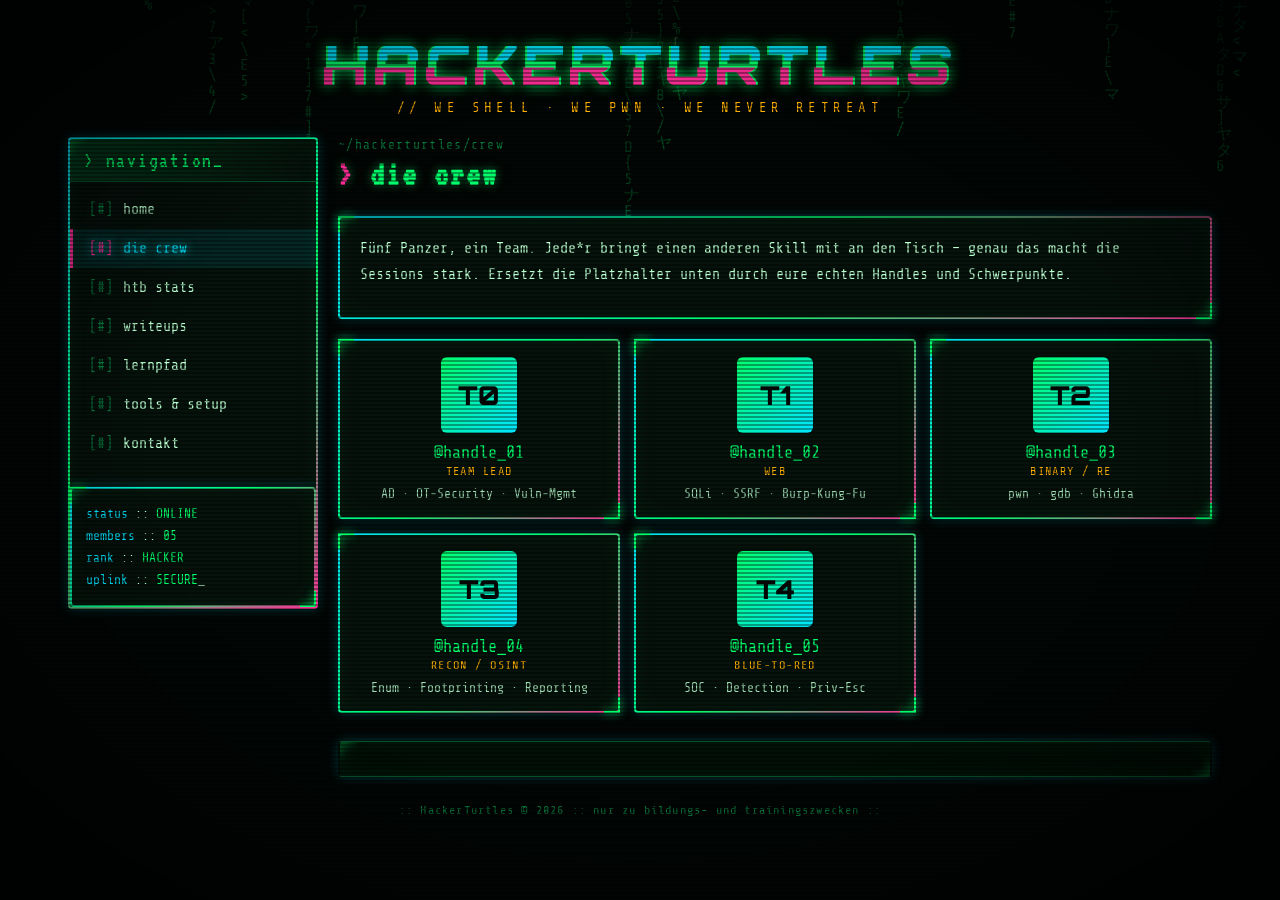
==== crew.html @ 347540a4 "Add files via upload" ====
<!DOCTYPE html>
<html lang="de">
<head>
<meta charset="UTF-8">
<meta name="viewport" content="width=device-width, initial-scale=1.0">
<title>[ HackerTurtles ] // die crew</title>
<link rel="preconnect" href="https://fonts.googleapis.com">
<link rel="preconnect" href="https://fonts.gstatic.com" crossorigin>
<link href="https://fonts.googleapis.com/css2?family=VT323&family=Share+Tech+Mono&family=Orbitron:wght@500;700;900&display=swap" rel="stylesheet">
<link rel="stylesheet" href="style.css">
</head>
<body>
<canvas id="matrix"></canvas>
<div class="wrap">

  <header class="banner">
    <div class="glitch" data-text="HACKERTURTLES">HACKERTURTLES</div>
    <div class="tagline">// we shell · we pwn · we never retreat</div>
  </header>

  <div class="grid">

    <nav class="menu frame" aria-label="Hauptmenü">
      <div class="menu-head">&gt; navigation_</div>
      <ul>
        <li><a href="index.html"><span class="bullet">[#]</span> home</a></li>
        <li><a href="crew.html" class="active"><span class="bullet">[#]</span> die crew</a></li>
        <li><a href="stats.html"><span class="bullet">[#]</span> htb stats</a></li>
        <li><a href="writeups.html"><span class="bullet">[#]</span> writeups</a></li>
        <li><a href="lernpfad.html"><span class="bullet">[#]</span> lernpfad</a></li>
        <li><a href="tools.html"><span class="bullet">[#]</span> tools &amp; setup</a></li>
        <li><a href="kontakt.html"><span class="bullet">[#]</span> kontakt</a></li>
      </ul>
      <div class="status frame">
        <div><span class="k">status</span> :: <span class="v">ONLINE</span></div>
        <div><span class="k">members</span> :: <span class="v">05</span></div>
        <div><span class="k">rank</span> :: <span class="v">HACKER</span></div>
        <div><span class="k">uplink</span> :: <span class="v">SECURE</span><span class="blink">_</span></div>
      </div>
    </nav>

    <main>
      <div>
        <p class="breadcrumb">~/hackerturtles/crew</p>
        <h1 class="page-title"><span class="pre">&gt;</span> die crew</h1>
      </div>

      <section class="panel frame">
        <p>Fünf Panzer, ein Team. Jede*r bringt einen anderen Skill mit an den Tisch –
        genau das macht die Sessions stark. Ersetzt die Platzhalter unten durch eure
        echten Handles und Schwerpunkte.</p>
      </section>

      <section class="crew-grid">
        <div class="crew-card frame">
          <div class="crew-avatar">T0</div>
          <div class="handle">@handle_01</div>
          <div class="role">Team Lead</div>
          <div class="spec">AD · OT-Security · Vuln-Mgmt</div>
        </div>
        <div class="crew-card frame">
          <div class="crew-avatar">T1</div>
          <div class="handle">@handle_02</div>
          <div class="role">Web</div>
          <div class="spec">SQLi · SSRF · Burp-Kung-Fu</div>
        </div>
        <div class="crew-card frame">
          <div class="crew-avatar">T2</div>
          <div class="handle">@handle_03</div>
          <div class="role">Binary / RE</div>
          <div class="spec">pwn · gdb · Ghidra</div>
        </div>
        <div class="crew-card frame">
          <div class="crew-avatar">T3</div>
          <div class="handle">@handle_04</div>
          <div class="role">Recon / OSINT</div>
          <div class="spec">Enum · Footprinting · Reporting</div>
        </div>
        <div class="crew-card frame">
          <div class="crew-avatar">T4</div>
          <div class="handle">@handle_05</div>
          <div class="role">Blue-to-Red</div>
          <div class="spec">SOC · Detection · Priv-Esc</div>
        </div>
      </section>

      <div class="ticker frame">
        <span>+++ RESPECT THE SHELL +++ NO EGO, JUST GRIND +++ WE RISE BY LIFTING BOXES +++ HACKERTURTLES +++</span>
      </div>
    </main>
  </div>

  <footer>:: HackerTurtles &copy; 2026 :: nur zu bildungs- und trainingszwecken ::</footer>
</div>
<script src="matrix.js"></script>
</body>
</html>
---- style.css ----
/* =====================================================================
   HackerTurtles :: shared stylesheet
   Warez / Matrix / Cyberpunk theme
   ===================================================================== */

:root{
  --bg:        #030806;
  --bg-panel:  #06120c;
  --green:     #00ff6a;      /* phosphor / matrix */
  --green-dim: #0a7a3f;
  --cyan:      #00e5ff;      /* cyberpunk accent 1 */
  --magenta:   #ff2e97;      /* cyberpunk accent 2 */
  --amber:     #ffb000;      /* warez-scene amber */
  --ink:       #b9ffcf;      /* body text */
  --scanline:  rgba(0,0,0,.35);
}

*{box-sizing:border-box;}
html,body{margin:0;padding:0;min-height:100%;}
body{
  background:var(--bg);
  color:var(--ink);
  font-family:'Share Tech Mono',monospace;
  overflow-x:hidden;
  position:relative;
}
a{color:var(--cyan);}

/* ---- Matrix-Regen (Canvas) ---- */
#matrix{ position:fixed; inset:0; z-index:0; opacity:.28; pointer-events:none; }

/* ---- CRT Scanlines + Vignette ---- */
body::before{
  content:""; position:fixed; inset:0; z-index:50; pointer-events:none;
  background:repeating-linear-gradient(0deg,transparent 0 2px,var(--scanline) 2px 4px);
  mix-blend-mode:multiply;
}
body::after{
  content:""; position:fixed; inset:0; z-index:49; pointer-events:none;
  background:radial-gradient(ellipse at center,transparent 55%,rgba(0,0,0,.75) 100%);
}

/* ---- Layout ---- */
.wrap{ position:relative; z-index:10; max-width:1180px; margin:0 auto; padding:26px 18px 60px; }

/* ---- Banner ---- */
header.banner{ text-align:center; margin-bottom:22px; }
pre.ascii{
  display:inline-block; margin:0 auto 6px; color:var(--green);
  font-family:'Share Tech Mono',monospace;
  font-size:clamp(9px,1.15vw,13px); line-height:1.05;
  text-shadow:0 0 8px var(--green-dim); white-space:pre;
}
.glitch{
  font-family:'Orbitron',sans-serif; font-weight:900;
  font-size:clamp(26px,5.4vw,54px); letter-spacing:.1em;
  color:var(--green); text-shadow:0 0 14px rgba(0,255,106,.55);
  position:relative; margin:4px 0 2px;
}
.glitch::before,.glitch::after{
  content:attr(data-text); position:absolute; left:0; top:0; width:100%; overflow:hidden;
}
.glitch::before{ color:var(--cyan); left:2px; clip-path:inset(0 0 55% 0); animation:gl 2.4s infinite linear alternate; }
.glitch::after { color:var(--magenta); left:-2px; clip-path:inset(55% 0 0 0); animation:gl 3.1s infinite linear alternate-reverse; }
@keyframes gl{ 0%{transform:translateX(0)}20%{transform:translateX(-2px)}40%{transform:translateX(2px)}60%{transform:translateX(-1px)}80%{transform:translateX(1px)}100%{transform:translateX(0)} }
.tagline{ color:var(--amber); font-size:14px; letter-spacing:.32em; text-transform:uppercase; }

/* ---- Neon-Rahmen ---- */
.frame{
  position:relative;
  background:
    linear-gradient(var(--bg-panel),var(--bg-panel)) padding-box,
    linear-gradient(135deg,var(--cyan),var(--green),var(--magenta)) border-box;
  border:2px solid transparent; border-radius:4px;
  box-shadow:0 0 12px rgba(0,229,255,.25), inset 0 0 22px rgba(0,255,106,.06);
}
.frame::before,.frame::after{
  content:""; position:absolute; width:14px; height:14px;
  border:2px solid var(--green); filter:drop-shadow(0 0 4px var(--green));
}
.frame::before{ top:-2px; left:-2px; border-right:0; border-bottom:0; }
.frame::after { bottom:-2px; right:-2px; border-left:0; border-top:0; }

.grid{ display:grid; grid-template-columns:250px 1fr; gap:20px; align-items:start; }

/* ---- Menü ---- */
nav.menu{ padding:0; overflow:hidden; }
.menu-head{
  background:linear-gradient(90deg,rgba(0,255,106,.18),transparent);
  border-bottom:1px solid var(--green-dim); padding:10px 14px;
  color:var(--green); font-family:'VT323',monospace; font-size:22px; letter-spacing:.08em;
}
.menu ul{ list-style:none; margin:0; padding:8px 0; }
.menu li a{
  display:flex; align-items:center; gap:10px; padding:11px 16px;
  color:var(--ink); text-decoration:none; font-size:15px;
  border-left:3px solid transparent; transition:.15s;
}
.menu li a .bullet{ color:var(--green-dim); }
.menu li a:hover,.menu li a:focus{
  background:rgba(0,255,106,.10); color:var(--green);
  border-left-color:var(--cyan); text-shadow:0 0 8px var(--green); outline:none;
}
.menu li a:hover .bullet{ color:var(--cyan); }
.menu li a.active{
  background:rgba(0,229,255,.10); color:var(--cyan);
  border-left-color:var(--magenta); text-shadow:0 0 8px var(--cyan);
}
.menu li a.active .bullet{ color:var(--magenta); }

.status{ margin-top:16px; padding:14px; font-size:13px; line-height:1.7; }
.status .k{ color:var(--cyan); }
.status .v{ color:var(--green); }
.blink{ animation:blink 1s steps(1) infinite; }
@keyframes blink{ 50%{opacity:0} }

/* ---- Content ---- */
main{ display:flex; flex-direction:column; gap:20px; min-width:0; }

.page-title{
  font-family:'VT323',monospace; font-size:34px; color:var(--green);
  letter-spacing:.06em; text-shadow:0 0 10px var(--green-dim); margin:0 0 4px;
}
.page-title .pre{ color:var(--magenta); }
.breadcrumb{ color:var(--green-dim); font-size:13px; letter-spacing:.1em; margin:0 0 6px; }

/* Gruppenbild-Platzhalter */
.hero-img{
  padding:0; aspect-ratio:16/7; display:flex; align-items:center; justify-content:center;
  text-align:center; overflow:hidden;
  background:
    linear-gradient(var(--bg-panel),#020604) padding-box,
    linear-gradient(135deg,var(--magenta),var(--cyan),var(--green)) border-box;
  background-image:repeating-linear-gradient(45deg,rgba(0,255,106,.04) 0 12px,transparent 12px 24px);
}
.hero-img img{ width:100%; height:100%; object-fit:cover; display:block; }
/* has-photo: echtes Bild in voller Höhe ohne Zuschnitt zeigen */
.hero-img.has-photo{ aspect-ratio:auto; }
.hero-img.has-photo img{ height:auto; }
.hero-img .ph{ color:var(--green-dim); font-family:'VT323',monospace; font-size:clamp(16px,2.4vw,26px); letter-spacing:.1em; }
.hero-img .ph small{ display:block; color:var(--amber); font-size:13px; margin-top:8px; letter-spacing:.2em; }

.panel{ padding:18px 20px; }
.panel h2{
  margin:0 0 12px; font-family:'VT323',monospace; font-weight:400; font-size:26px;
  color:var(--green); letter-spacing:.06em; text-shadow:0 0 8px var(--green-dim);
}
.panel h2 .pre{ color:var(--magenta); }
.panel h3{ color:var(--cyan); font-family:'VT323',monospace; font-weight:400; font-size:20px; margin:16px 0 6px; }
.panel p{ margin:0 0 10px; line-height:1.75; font-size:15px; color:var(--ink); }
.panel ul{ margin:0 0 10px; padding-left:20px; line-height:1.8; }
.panel li::marker{ color:var(--green); }
.prompt{ color:var(--cyan); }

/* Kacheln / Stats */
.tiles{ display:grid; grid-template-columns:repeat(3,1fr); gap:14px; }
.tile{ padding:14px; text-align:center; }
.tile .num{ font-family:'Orbitron',sans-serif; font-weight:700; font-size:30px; color:var(--cyan); text-shadow:0 0 10px rgba(0,229,255,.4); }
.tile .lbl{ font-size:12px; letter-spacing:.18em; text-transform:uppercase; color:var(--amber); margin-top:4px; }

/* Callout / Hinweis */
.note{
  padding:12px 16px; border-left:3px solid var(--amber);
  background:rgba(255,176,0,.06); font-size:14px; line-height:1.7;
}
.note .tag{ color:var(--amber); }

/* Tabelle */
table.data{ width:100%; border-collapse:collapse; font-size:14px; }
table.data th,table.data td{ text-align:left; padding:9px 12px; border-bottom:1px solid rgba(0,255,106,.14); }
table.data th{ color:var(--cyan); letter-spacing:.06em; text-transform:uppercase; font-size:12px; }
table.data td{ color:var(--ink); }
.badge{ display:inline-block; padding:2px 8px; border-radius:3px; font-size:12px; letter-spacing:.05em; }
.b-easy  { background:rgba(0,255,106,.15); color:var(--green); }
.b-medium{ background:rgba(255,176,0,.15); color:var(--amber); }
.b-hard  { background:rgba(255,46,151,.15); color:var(--magenta); }
.b-insane{ background:rgba(0,229,255,.15); color:var(--cyan); }

/* Crew-Karten */
.crew-grid{ display:grid; grid-template-columns:repeat(auto-fill,minmax(210px,1fr)); gap:14px; }
.crew-card{ padding:16px; text-align:center; }
.crew-avatar{
  width:76px; height:76px; margin:0 auto 10px; border-radius:6px;
  display:flex; align-items:center; justify-content:center;
  font-family:'Orbitron',sans-serif; font-weight:900; font-size:26px; color:var(--bg);
  background:linear-gradient(135deg,var(--green),var(--cyan)); text-shadow:none;
}
.crew-card .handle{ color:var(--green); font-size:17px; }
.crew-card .role{ color:var(--amber); font-size:12px; letter-spacing:.12em; text-transform:uppercase; margin-top:2px; }
.crew-card .spec{ color:var(--ink); font-size:13px; margin-top:8px; opacity:.85; }

/* ---- Formular (Writeup-Upload) ---- */
.wu-form{ display:flex; flex-direction:column; gap:14px; padding:20px; }
.field{ display:flex; flex-direction:column; gap:6px; }
.field label{ color:var(--cyan); font-size:13px; letter-spacing:.08em; text-transform:uppercase; }
.field-row{ display:grid; grid-template-columns:1fr 1fr 1fr; gap:14px; }
input,select,textarea{
  background:#020604; color:var(--ink); border:1px solid var(--green-dim);
  border-radius:3px; padding:10px 12px; font-family:'Share Tech Mono',monospace; font-size:14px;
}
input:focus,select:focus,textarea:focus{
  outline:none; border-color:var(--cyan); box-shadow:0 0 8px rgba(0,229,255,.35);
}
textarea{ min-height:220px; resize:vertical; line-height:1.6; }
.btn-row{ display:flex; gap:12px; flex-wrap:wrap; }
.btn{
  font-family:'VT323',monospace; font-size:19px; letter-spacing:.06em;
  padding:9px 18px; border-radius:3px; cursor:pointer; text-decoration:none;
  display:inline-flex; align-items:center; gap:8px; transition:.15s; border:1px solid transparent;
}
.btn-primary{ background:var(--green); color:var(--bg); box-shadow:0 0 14px rgba(0,255,106,.4); }
.btn-primary:hover{ background:var(--cyan); box-shadow:0 0 18px rgba(0,229,255,.5); }
.btn-ghost{ background:transparent; color:var(--green); border-color:var(--green-dim); }
.btn-ghost:hover{ border-color:var(--cyan); color:var(--cyan); box-shadow:0 0 10px rgba(0,229,255,.3); }

/* Writeup-Liste */
.wu-list{ display:flex; flex-direction:column; gap:10px; }
.wu-item{ display:flex; justify-content:space-between; align-items:center; gap:12px; padding:12px 16px; }
.wu-item .t{ color:var(--green); }
.wu-item .m{ color:var(--green-dim); font-size:12px; }

/* GREETZ-Laufband */
.ticker{
  margin-top:8px; border-top:1px solid var(--green-dim); border-bottom:1px solid var(--green-dim);
  background:rgba(0,255,106,.04); overflow:hidden; white-space:nowrap; padding:8px 0;
}
.ticker span{
  display:inline-block; padding-left:100%; color:var(--green);
  font-size:14px; letter-spacing:.15em; animation:scroll 26s linear infinite;
}
@keyframes scroll{ to{ transform:translateX(-100%); } }

footer{ text-align:center; margin-top:26px; color:var(--green-dim); font-size:12px; letter-spacing:.1em; }
footer a{ color:var(--green-dim); }

/* ---- Responsive ---- */
@media (max-width:820px){
  .grid{ grid-template-columns:1fr; }
  .tiles{ grid-template-columns:1fr; }
  .field-row{ grid-template-columns:1fr; }
}
@media (prefers-reduced-motion:reduce){
  .glitch::before,.glitch::after,.ticker span,.blink{ animation:none; }
}
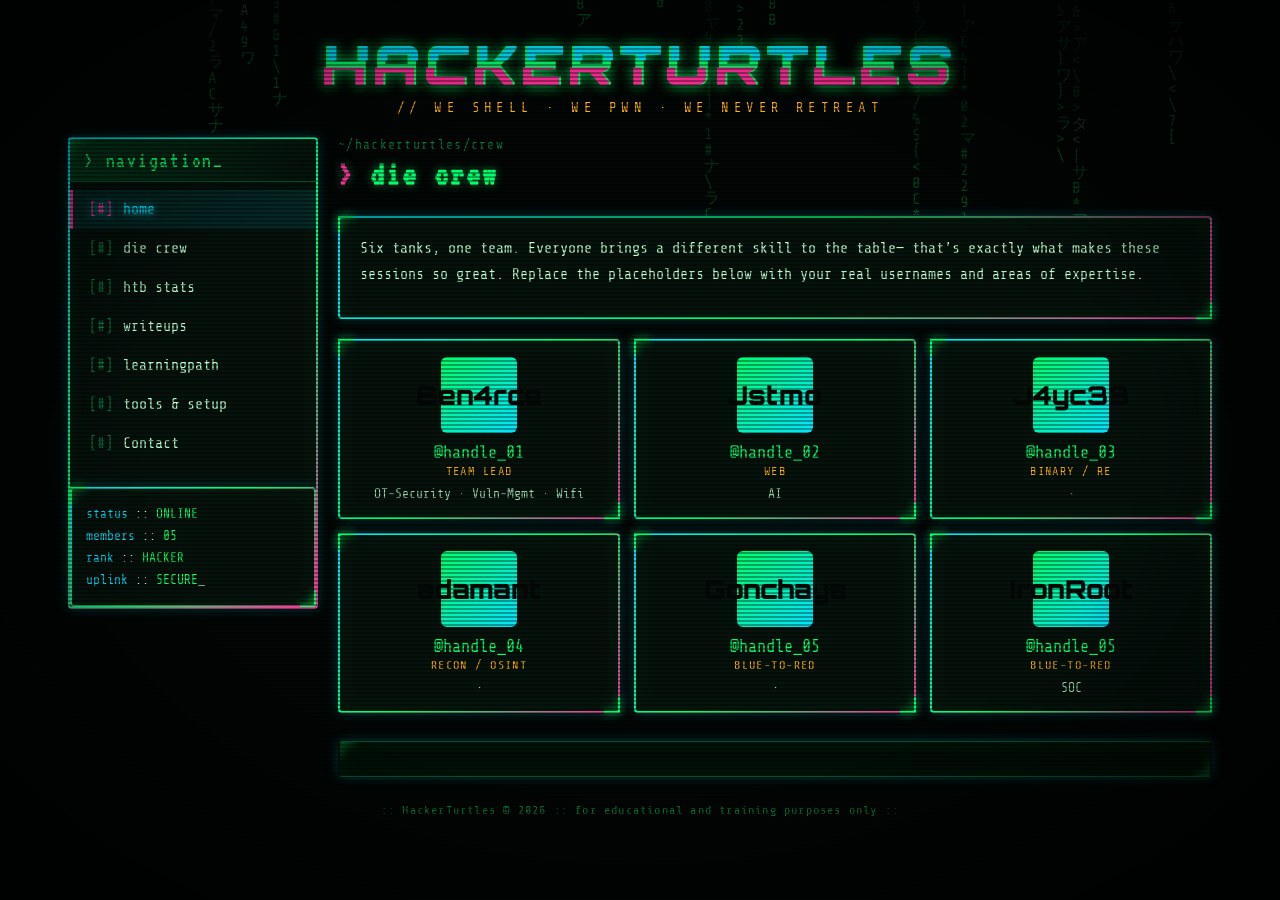
==== commit 6fdc94d9: "Update crew.html with English translations" ====
--- a/crew.html
+++ b/crew.html
@@ -23,13 +23,13 @@
     <nav class="menu frame" aria-label="Hauptmenü">
       <div class="menu-head">&gt; navigation_</div>
       <ul>
-        <li><a href="index.html"><span class="bullet">[#]</span> home</a></li>
-        <li><a href="crew.html" class="active"><span class="bullet">[#]</span> die crew</a></li>
+        <li><a href="index.html" class="active"><span class="bullet">[#]</span> home</a></li>
+        <li><a href="crew.html"><span class="bullet">[#]</span> die crew</a></li>
         <li><a href="stats.html"><span class="bullet">[#]</span> htb stats</a></li>
         <li><a href="writeups.html"><span class="bullet">[#]</span> writeups</a></li>
-        <li><a href="lernpfad.html"><span class="bullet">[#]</span> lernpfad</a></li>
+        <li><a href="lernpfad.html"><span class="bullet">[#]</span> learningpath</a></li>
         <li><a href="tools.html"><span class="bullet">[#]</span> tools &amp; setup</a></li>
-        <li><a href="kontakt.html"><span class="bullet">[#]</span> kontakt</a></li>
+        <li><a href="kontakt.html"><span class="bullet">[#]</span> Contact</a></li>
       </ul>
       <div class="status frame">
         <div><span class="k">status</span> :: <span class="v">ONLINE</span></div>
@@ -46,41 +46,47 @@
       </div>
 
       <section class="panel frame">
-        <p>Fünf Panzer, ein Team. Jede*r bringt einen anderen Skill mit an den Tisch –
-        genau das macht die Sessions stark. Ersetzt die Platzhalter unten durch eure
-        echten Handles und Schwerpunkte.</p>
+        <p>Six tanks, one team. Everyone brings a different skill to the table—
+        that’s exactly what makes these sessions so great. Replace the placeholders below with your
+        real usernames and areas of expertise.</p>
       </section>
 
       <section class="crew-grid">
         <div class="crew-card frame">
-          <div class="crew-avatar">T0</div>
+          <div class="crew-avatar">Ben4rce</div>
           <div class="handle">@handle_01</div>
           <div class="role">Team Lead</div>
-          <div class="spec">AD · OT-Security · Vuln-Mgmt</div>
+          <div class="spec">OT-Security · Vuln-Mgmt · Wifi</div>
         </div>
         <div class="crew-card frame">
-          <div class="crew-avatar">T1</div>
+          <div class="crew-avatar">Jstmo</div>
           <div class="handle">@handle_02</div>
           <div class="role">Web</div>
-          <div class="spec">SQLi · SSRF · Burp-Kung-Fu</div>
+          <div class="spec">AI</div>
         </div>
         <div class="crew-card frame">
-          <div class="crew-avatar">T2</div>
+          <div class="crew-avatar">J4yc33</div>
           <div class="handle">@handle_03</div>
           <div class="role">Binary / RE</div>
-          <div class="spec">pwn · gdb · Ghidra</div>
+          <div class="spec"> · </div>
         </div>
         <div class="crew-card frame">
-          <div class="crew-avatar">T3</div>
+          <div class="crew-avatar">adamant</div>
           <div class="handle">@handle_04</div>
           <div class="role">Recon / OSINT</div>
-          <div class="spec">Enum · Footprinting · Reporting</div>
+          <div class="spec"> · </div>
         </div>
         <div class="crew-card frame">
-          <div class="crew-avatar">T4</div>
+          <div class="crew-avatar">Gonchaya</div>
           <div class="handle">@handle_05</div>
           <div class="role">Blue-to-Red</div>
-          <div class="spec">SOC · Detection · Priv-Esc</div>
+          <div class="spec"> · </div>
+        </div>
+        <div class="crew-card frame">
+          <div class="crew-avatar">IronRoot</div>
+          <div class="handle">@handle_05</div>
+          <div class="role">Blue-to-Red</div>
+          <div class="spec">SOC </div>
         </div>
       </section>
 
@@ -90,7 +96,7 @@
     </main>
   </div>
 
-  <footer>:: HackerTurtles &copy; 2026 :: nur zu bildungs- und trainingszwecken ::</footer>
+  <footer>:: HackerTurtles &copy; 2026 :: for educational and training purposes only ::</footer>
 </div>
 <script src="matrix.js"></script>
 </body>
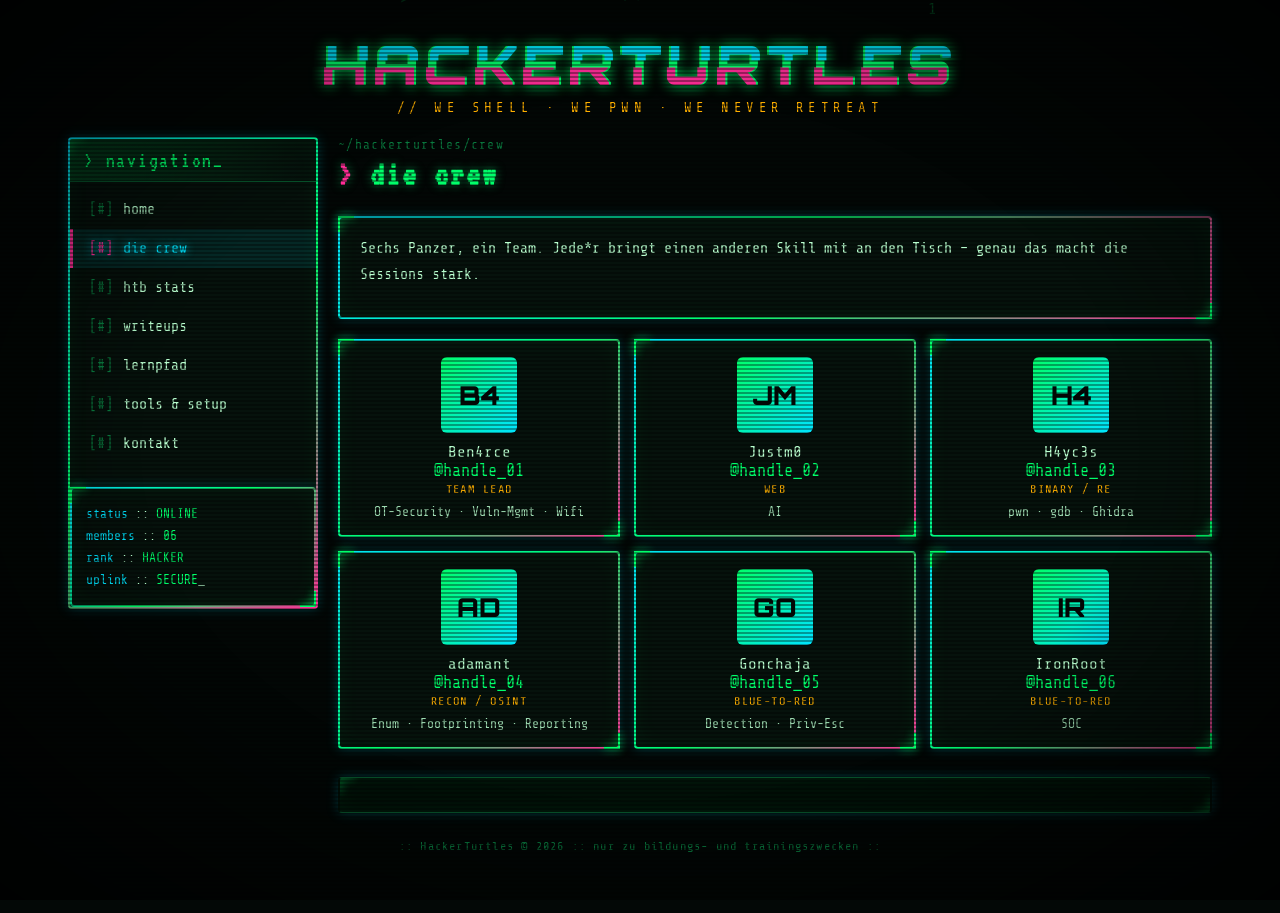
==== commit c3d3841a: "Revise crew member details and translations Updated crew member names, roles, and specifications in " ====
--- a/crew.html
+++ b/crew.html
@@ -12,91 +12,98 @@
 <body>
 <canvas id="matrix"></canvas>
 <div class="wrap">
-
+ 
   <header class="banner">
     <div class="glitch" data-text="HACKERTURTLES">HACKERTURTLES</div>
     <div class="tagline">// we shell · we pwn · we never retreat</div>
   </header>
-
+ 
   <div class="grid">
-
+ 
     <nav class="menu frame" aria-label="Hauptmenü">
       <div class="menu-head">&gt; navigation_</div>
       <ul>
-        <li><a href="index.html" class="active"><span class="bullet">[#]</span> home</a></li>
-        <li><a href="crew.html"><span class="bullet">[#]</span> die crew</a></li>
+        <li><a href="index.html"><span class="bullet">[#]</span> home</a></li>
+        <li><a href="crew.html" class="active"><span class="bullet">[#]</span> die crew</a></li>
         <li><a href="stats.html"><span class="bullet">[#]</span> htb stats</a></li>
         <li><a href="writeups.html"><span class="bullet">[#]</span> writeups</a></li>
-        <li><a href="lernpfad.html"><span class="bullet">[#]</span> learningpath</a></li>
+        <li><a href="lernpfad.html"><span class="bullet">[#]</span> lernpfad</a></li>
         <li><a href="tools.html"><span class="bullet">[#]</span> tools &amp; setup</a></li>
-        <li><a href="kontakt.html"><span class="bullet">[#]</span> Contact</a></li>
+        <li><a href="kontakt.html"><span class="bullet">[#]</span> kontakt</a></li>
       </ul>
       <div class="status frame">
         <div><span class="k">status</span> :: <span class="v">ONLINE</span></div>
-        <div><span class="k">members</span> :: <span class="v">05</span></div>
+        <div><span class="k">members</span> :: <span class="v">06</span></div>
         <div><span class="k">rank</span> :: <span class="v">HACKER</span></div>
         <div><span class="k">uplink</span> :: <span class="v">SECURE</span><span class="blink">_</span></div>
       </div>
     </nav>
-
+ 
     <main>
       <div>
         <p class="breadcrumb">~/hackerturtles/crew</p>
         <h1 class="page-title"><span class="pre">&gt;</span> die crew</h1>
       </div>
-
+ 
       <section class="panel frame">
-        <p>Six tanks, one team. Everyone brings a different skill to the table—
-        that’s exactly what makes these sessions so great. Replace the placeholders below with your
-        real usernames and areas of expertise.</p>
+        <p>Sechs Panzer, ein Team. Jede*r bringt einen anderen Skill mit an den Tisch –
+        genau das macht die Sessions stark.</p>
       </section>
-
+ 
       <section class="crew-grid">
         <div class="crew-card frame">
-          <div class="crew-avatar">Ben4rce</div>
+          <div class="crew-avatar">B4</div>
+          <div class="name">Ben4rce</div>
           <div class="handle">@handle_01</div>
           <div class="role">Team Lead</div>
           <div class="spec">OT-Security · Vuln-Mgmt · Wifi</div>
         </div>
         <div class="crew-card frame">
-          <div class="crew-avatar">Jstmo</div>
+          <div class="crew-avatar">JM</div>
+          <div class="name">Justm0</div>
           <div class="handle">@handle_02</div>
           <div class="role">Web</div>
           <div class="spec">AI</div>
         </div>
         <div class="crew-card frame">
-          <div class="crew-avatar">J4yc33</div>
+          <div class="crew-avatar">H4</div>
+          <!-- Name im Screenshot angeschnitten – bitte korrigieren -->
+          <div class="name">H4yc3s</div>
           <div class="handle">@handle_03</div>
           <div class="role">Binary / RE</div>
-          <div class="spec"> · </div>
+          <div class="spec">pwn · gdb · Ghidra</div>
         </div>
         <div class="crew-card frame">
-          <div class="crew-avatar">adamant</div>
+          <div class="crew-avatar">AD</div>
+          <div class="name">adamant</div>
           <div class="handle">@handle_04</div>
           <div class="role">Recon / OSINT</div>
-          <div class="spec"> · </div>
+          <div class="spec">Enum · Footprinting · Reporting</div>
         </div>
         <div class="crew-card frame">
-          <div class="crew-avatar">Gonchaya</div>
+          <div class="crew-avatar">GO</div>
+          <!-- Name im Screenshot angeschnitten – bitte korrigieren -->
+          <div class="name">Gonchaja</div>
           <div class="handle">@handle_05</div>
           <div class="role">Blue-to-Red</div>
-          <div class="spec"> · </div>
+          <div class="spec">Detection · Priv-Esc</div>
         </div>
         <div class="crew-card frame">
-          <div class="crew-avatar">IronRoot</div>
-          <div class="handle">@handle_05</div>
+          <div class="crew-avatar">IR</div>
+          <div class="name">IronRoot</div>
+          <div class="handle">@handle_06</div>
           <div class="role">Blue-to-Red</div>
-          <div class="spec">SOC </div>
+          <div class="spec">SOC</div>
         </div>
       </section>
-
+ 
       <div class="ticker frame">
         <span>+++ RESPECT THE SHELL +++ NO EGO, JUST GRIND +++ WE RISE BY LIFTING BOXES +++ HACKERTURTLES +++</span>
       </div>
     </main>
   </div>
-
-  <footer>:: HackerTurtles &copy; 2026 :: for educational and training purposes only ::</footer>
+ 
+  <footer>:: HackerTurtles &copy; 2026 :: nur zu bildungs- und trainingszwecken ::</footer>
 </div>
 <script src="matrix.js"></script>
 </body>
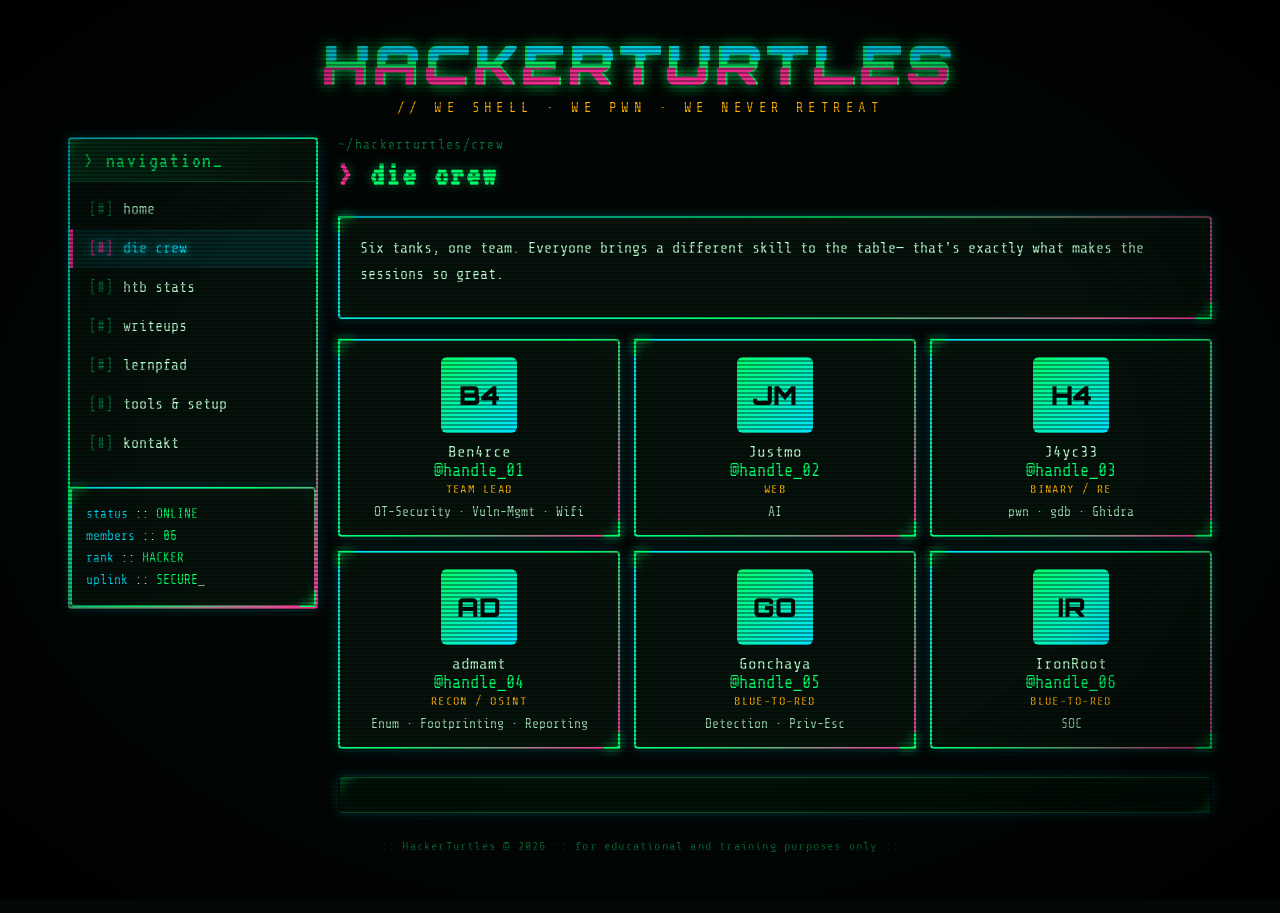
==== commit 2e9fc8c1: "Update crew descriptions and names to English" ====
--- a/crew.html
+++ b/crew.html
@@ -46,8 +46,8 @@
       </div>
  
       <section class="panel frame">
-        <p>Sechs Panzer, ein Team. Jede*r bringt einen anderen Skill mit an den Tisch –
-        genau das macht die Sessions stark.</p>
+        <p>Six tanks, one team. Everyone brings a different skill to the table—
+        that's exactly what makes the sessions so great.</p>
       </section>
  
       <section class="crew-grid">
@@ -60,7 +60,7 @@
         </div>
         <div class="crew-card frame">
           <div class="crew-avatar">JM</div>
-          <div class="name">Justm0</div>
+          <div class="name">Justmo</div>
           <div class="handle">@handle_02</div>
           <div class="role">Web</div>
           <div class="spec">AI</div>
@@ -68,14 +68,14 @@
         <div class="crew-card frame">
           <div class="crew-avatar">H4</div>
           <!-- Name im Screenshot angeschnitten – bitte korrigieren -->
-          <div class="name">H4yc3s</div>
+          <div class="name">J4yc33</div>
           <div class="handle">@handle_03</div>
           <div class="role">Binary / RE</div>
           <div class="spec">pwn · gdb · Ghidra</div>
         </div>
         <div class="crew-card frame">
           <div class="crew-avatar">AD</div>
-          <div class="name">adamant</div>
+          <div class="name">admamt</div>
           <div class="handle">@handle_04</div>
           <div class="role">Recon / OSINT</div>
           <div class="spec">Enum · Footprinting · Reporting</div>
@@ -83,7 +83,7 @@
         <div class="crew-card frame">
           <div class="crew-avatar">GO</div>
           <!-- Name im Screenshot angeschnitten – bitte korrigieren -->
-          <div class="name">Gonchaja</div>
+          <div class="name">Gonchaya</div>
           <div class="handle">@handle_05</div>
           <div class="role">Blue-to-Red</div>
           <div class="spec">Detection · Priv-Esc</div>
@@ -103,7 +103,7 @@
     </main>
   </div>
  
-  <footer>:: HackerTurtles &copy; 2026 :: nur zu bildungs- und trainingszwecken ::</footer>
+  <footer>:: HackerTurtles &copy; 2026 :: for educational and training purposes only ::</footer>
 </div>
 <script src="matrix.js"></script>
 </body>
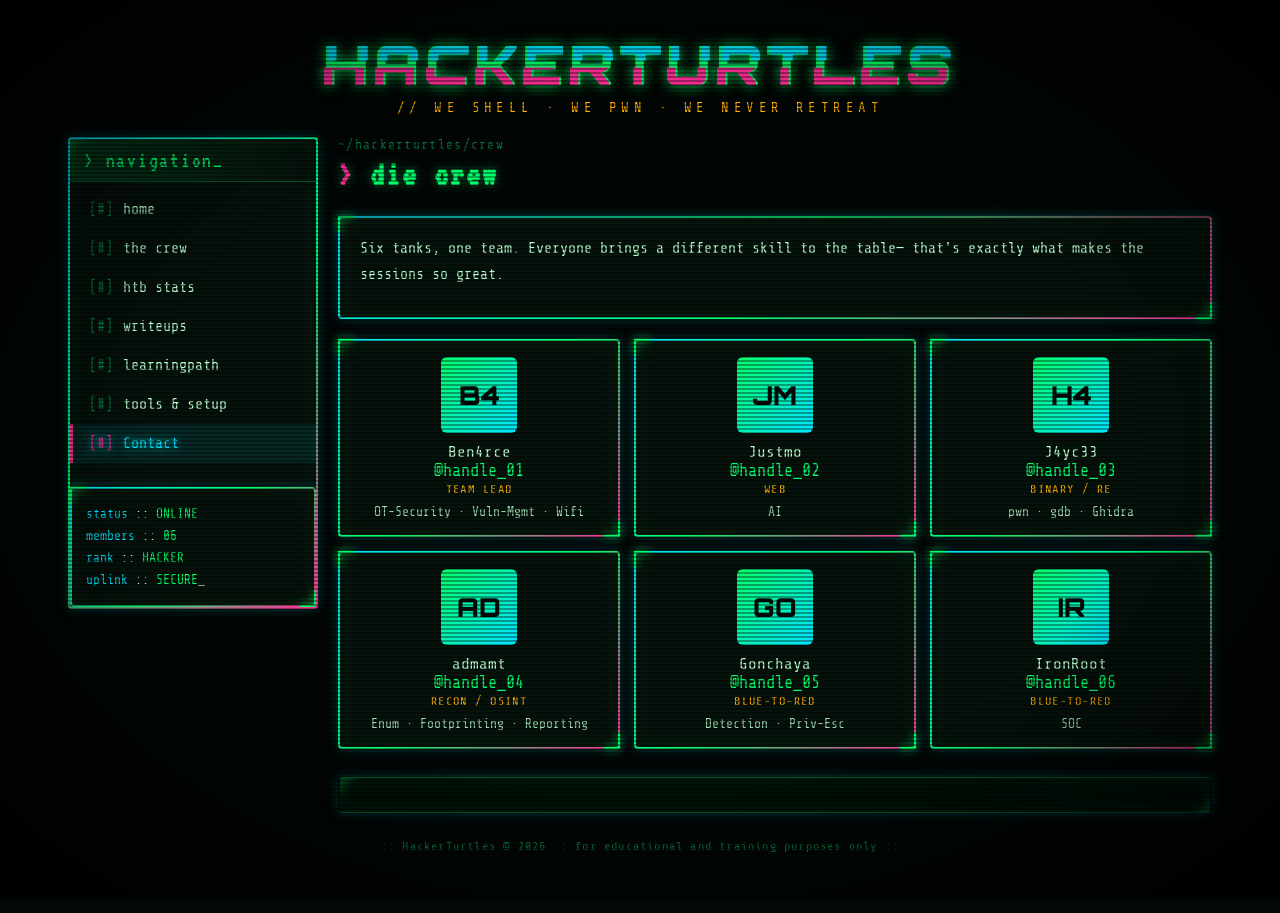
==== commit c0802f62: "Update crew navigation links and labels" ====
--- a/crew.html
+++ b/crew.html
@@ -24,12 +24,12 @@
       <div class="menu-head">&gt; navigation_</div>
       <ul>
         <li><a href="index.html"><span class="bullet">[#]</span> home</a></li>
-        <li><a href="crew.html" class="active"><span class="bullet">[#]</span> die crew</a></li>
+        <li><a href="crew.html"><span class="bullet">[#]</span> the crew</a></li>
         <li><a href="stats.html"><span class="bullet">[#]</span> htb stats</a></li>
         <li><a href="writeups.html"><span class="bullet">[#]</span> writeups</a></li>
-        <li><a href="lernpfad.html"><span class="bullet">[#]</span> lernpfad</a></li>
+        <li><a href="lernpfad.html"><span class="bullet">[#]</span> learningpath</a></li>
         <li><a href="tools.html"><span class="bullet">[#]</span> tools &amp; setup</a></li>
-        <li><a href="kontakt.html"><span class="bullet">[#]</span> kontakt</a></li>
+        <li><a href="kontakt.html" class="active"><span class="bullet">[#]</span> Contact</a></li>
       </ul>
       <div class="status frame">
         <div><span class="k">status</span> :: <span class="v">ONLINE</span></div>
